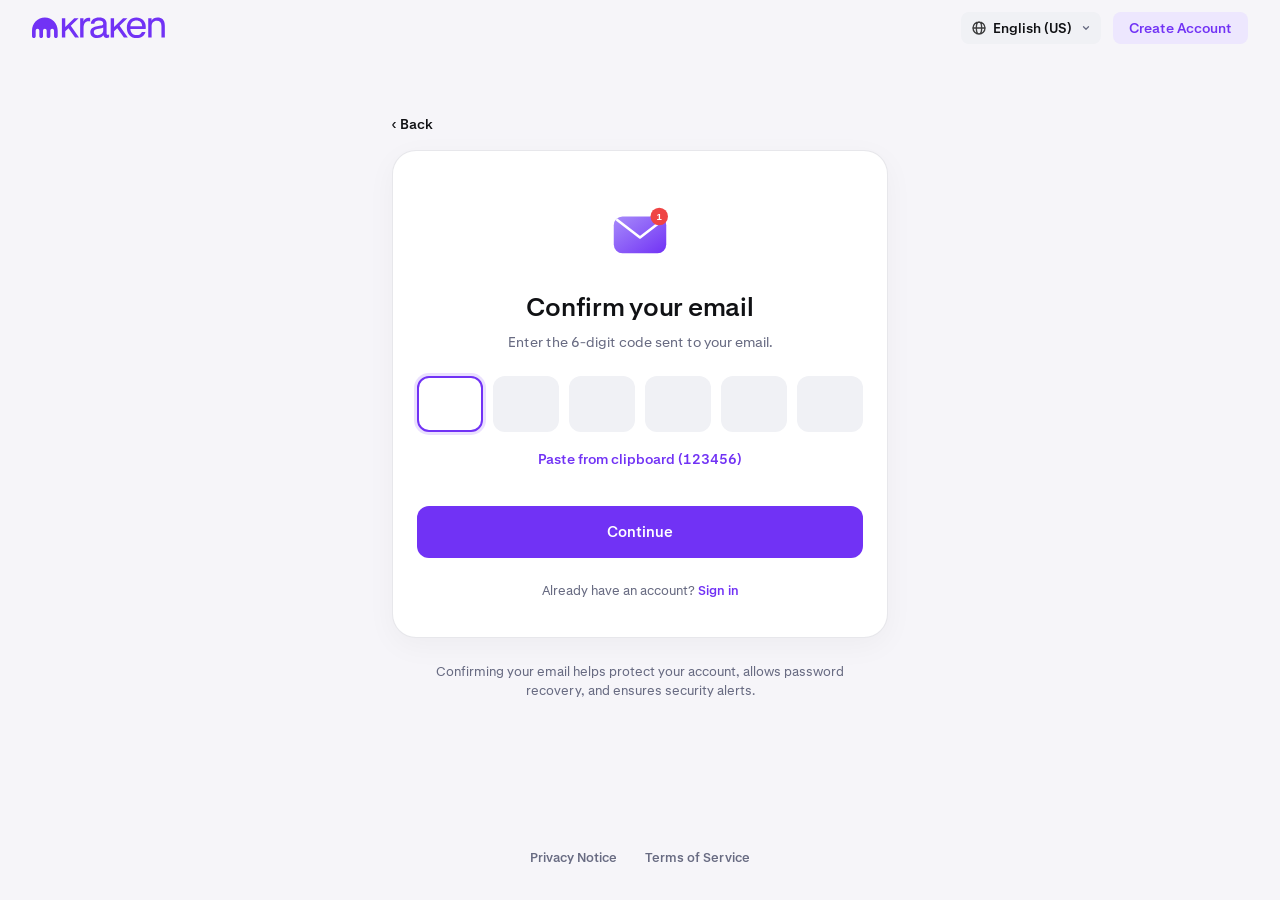
==== html/login-confirm.html @ 7e6b0a11 "Actual inital commit" ====
<!DOCTYPE html>
<html lang="en">
<head>
  <meta charset="UTF-8">
  <meta name="viewport" content="width=device-width, initial-scale=1.0">
  <title>Confirm your email - MadeUpCompany</title>
  <link rel="icon" type="image/svg+xml" href="../img/favicon.svg">
  <link rel="stylesheet" href="../css/style.css">
</head>
<body>

  <!-- Global Header -->
  <header class="global-header">
    <a href="../index.html" class="logo-slot">
      <img src="../img/logo-full.svg" alt="MadeUpCompany" class="logo-img">
    </a>

    <div class="header-actions">
      <label class="lang-pill">
        <img src="../img/icons/globe.svg" alt="" class="lang-icon" width="16" height="16">
        <select class="lang-select">
          <option>English (US)</option>
          <option>Slovenščina</option>
          <option>Español</option>
          <option>Deutsch</option>
        </select>
        <svg class="lang-chevron" width="10" height="10" viewBox="0 0 16 16" fill="none" stroke="currentColor" stroke-width="2" stroke-linecap="round" stroke-linejoin="round">
          <path d="M4 6l4 4 4-4"/>
        </svg>
      </label>
      <a href="register.html" class="btn-header-accent">Create Account</a>
    </div>
  </header>

  <!-- Main Confirm Email Container -->
  <main class="flow-container">
    <div class="sub-nav">
      <a href="login.html" class="btn-back">‹ Back</a>
    </div>

    <div class="card">
      <div class="illustration-slot">
        <img src="../img/mail.svg" alt="Confirm email" width="70" height="70">
      </div>

      <h1 class="card-title">Confirm your email</h1>
      <p class="card-sub">Enter the 6-digit code sent to your email.</p>

      <form id="login-confirm-form" action="login.html" method="GET">
        <div class="otp-row" id="otp-boxes">
          <input type="text" maxlength="1" pattern="[0-9]" inputmode="numeric" class="otp-box" required autofocus>
          <input type="text" maxlength="1" pattern="[0-9]" inputmode="numeric" class="otp-box" required>
          <input type="text" maxlength="1" pattern="[0-9]" inputmode="numeric" class="otp-box" required>
          <input type="text" maxlength="1" pattern="[0-9]" inputmode="numeric" class="otp-box" required>
          <input type="text" maxlength="1" pattern="[0-9]" inputmode="numeric" class="otp-box" required>
          <input type="text" maxlength="1" pattern="[0-9]" inputmode="numeric" class="otp-box" required>
        </div>

        <div class="otp-action text-center">
          <button type="button" class="btn-link" onclick="pasteOTP('otp-boxes')">Paste from clipboard (123456)</button>
        </div>

        <!-- Confirm Page: ONLY Continue Button -->
        <button type="submit" class="btn btn-primary">Continue</button>
      </form>

      <p class="card-footer">
        Already have an account? <a href="login.html">Sign in</a>
      </p>
    </div>

    <p class="page-disclaimer">
      Confirming your email helps protect your account, allows password recovery, and ensures security alerts.
    </p>
  </main>

  <!-- Global Footer -->
  <footer class="global-footer">
    <div class="footer-links">
      <a href="#">Privacy Notice</a>
      <a href="#">Terms of Service</a>
    </div>
  </footer>

  <script src="../js/script.js"></script>
</body>
</html>
---- css/style.css ----
/* ==========================================================================
   MadeUpCompany - Stylesheet (Kraken Design System)
   Light Mode | Clean CSS | Sorted by DOM / Visual Order
   ========================================================================== */

/* --------------------------------------------------------------------------
   1. FONTS (Local Assets)
   -------------------------------------------------------------------------- */
@font-face {
  font-family: 'Kraken-Product';
  src: url('fonts/Kraken-Product-Regular.87314a06.woff2') format('woff2');
  font-weight: 400;
  font-display: swap;
}
@font-face {
  font-family: 'Kraken-Product';
  src: url('fonts/Kraken-Product-Medium.4e284e61.woff2') format('woff2');
  font-weight: 500;
  font-display: swap;
}
@font-face {
  font-family: 'Kraken-Product';
  src: url('fonts/Kraken-Product-Medium.4e284e61.woff2') format('woff2');
  font-weight: 600;
  font-display: swap;
}
@font-face {
  font-family: 'Kraken-Product';
  src: url('fonts/Kraken-Product-Bold.989d8b60.woff2') format('woff2');
  font-weight: 700;
  font-display: swap;
}
@font-face {
  font-family: 'Kraken-Brand';
  src: url('fonts/Kraken-Brand-Bold.ea25a794.woff2') format('woff2');
  font-weight: 700;
  font-display: swap;
}
@font-face {
  font-family: 'Celias';
  src: url('fonts/Celias-Regular.69fc49f2.woff2') format('woff2');
  font-weight: 400;
  font-display: swap;
}
@font-face {
  font-family: 'Celias';
  src: url('fonts/Celias-Medium.ca2063c9.woff2') format('woff2');
  font-weight: 500;
  font-display: swap;
}
@font-face {
  font-family: 'Celias';
  src: url('fonts/Celias-Medium.ca2063c9.woff2') format('woff2');
  font-weight: 600;
  font-display: swap;
}
@font-face {
  font-family: 'Celias';
  src: url('fonts/Celias-Bold.8f2f549d.woff2') format('woff2');
  font-weight: 700;
  font-display: swap;
}

/* --------------------------------------------------------------------------
   2. VARIABLES, RESETS & GLOBAL BASE
   -------------------------------------------------------------------------- */
:root {
  --purple: #7132F5;
  --purple-hover: #5B1ECF;
  --purple-soft: #F5F1FE;
  --purple-border: #EBE5FE;
  --bg: #F6F5F9;
  --card-bg: #FFFFFF;
  --card-border: rgba(104, 107, 130, 0.16);
  --input-bg: #F0F1F5;
  --input-hover: #E8EAEF;
  --input-border: #E2E3EB;
  --text: #101114;
  --text-muted: #686B82;
  --radius: 12px;
  --radius-card: 24px;
  --radius-header-btn: 8px;
  --radius-pill: 9999px;
}

* {
  box-sizing: border-box;
  margin: 0;
  padding: 0;
}

html {
  background-color: var(--bg);
}

body {
  font-family: Kraken-Product, Celias, -apple-system, BlinkMacSystemFont, "Segoe UI", Roboto, sans-serif;
  background-color: var(--bg);
  color: var(--text);
  min-height: 100vh;
  display: flex;
  flex-direction: column;
  -webkit-font-smoothing: antialiased;
}

h1, h2, h3 {
  font-family: Kraken-Product, Celias, -apple-system, BlinkMacSystemFont, "Segoe UI", Roboto, sans-serif;
  font-weight: 600;
  color: var(--text);
  line-height: 1.25;
}

/* --------------------------------------------------------------------------
   3. GLOBAL HEADER (DOM top: <header class="global-header">)
   -------------------------------------------------------------------------- */
.global-header {
  width: 100%;
  height: 56px;
  display: flex;
  justify-content: space-between;
  align-items: center;
  padding: 0 32px;
  background: transparent;
  gap: 16px;
  box-sizing: border-box;
}

.logo-slot {
  display: inline-flex;
  align-items: center;
  text-decoration: none;
  flex-shrink: 0;
}

.logo-img {
  display: block;
  height: 22px;
  width: auto;
}

.header-actions {
  display: flex;
  align-items: center;
  gap: 12px;
  flex-shrink: 0;
}

.lang-pill {
  position: relative;
  display: inline-flex;
  align-items: center;
  background: var(--input-bg);
  border-radius: var(--radius-header-btn);
  height: 32px;
  padding: 0 10px;
  gap: 6px;
  cursor: pointer;
  transition: background-color 0.15s;
}
.lang-pill:hover { background: #E6E8EF; }
.lang-pill img,
.lang-pill .lang-icon {
  display: block;
  opacity: 0.75;
  pointer-events: none;
  flex-shrink: 0;
}

.lang-select {
  appearance: none;
  -webkit-appearance: none;
  -moz-appearance: none;
  background: transparent;
  border: none;
  font-size: 13.5px;
  font-weight: 600;
  color: var(--text);
  cursor: pointer;
  outline: none;
  font-family: inherit;
  padding: 0 2px 0 0;
  margin: 0;
}
.lang-select::-ms-expand {
  display: none;
}

.lang-chevron {
  display: block;
  color: var(--text-muted);
  pointer-events: none;
  flex-shrink: 0;
}

.btn-header-accent,
.btn-header-light {
  display: inline-flex;
  align-items: center;
  justify-content: center;
  height: 32px;
  padding: 0 16px;
  border-radius: var(--radius-header-btn);
  font-size: 14px;
  font-weight: 600;
  text-decoration: none;
  white-space: nowrap;
  font-family: inherit;
  transition: background-color 0.15s;
}

.btn-header-accent {
  background: #EDE7FE;
  color: var(--purple);
}
.btn-header-accent:hover { background: #DFD5FD; }

.btn-header-light {
  background: var(--input-bg);
  color: var(--text);
}
.btn-header-light:hover { background: #E6E8EF; }

/* --------------------------------------------------------------------------
   4. SUB-NAVIGATION (Optional Back / Close toolbar inside main)
   -------------------------------------------------------------------------- */
.sub-nav {
  display: flex;
  justify-content: space-between;
  align-items: center;
  min-height: 24px;
  margin-bottom: 14px;
}

.btn-back {
  color: var(--text);
  font-size: 14px;
  font-weight: 500;
  cursor: pointer;
  text-decoration: none;
}
.btn-back:hover { color: var(--purple); }

.btn-close {
  font-size: 20px;
  color: var(--text-muted);
  text-decoration: none;
  margin-left: auto;
}
.btn-close:hover { color: var(--text); }

/* --------------------------------------------------------------------------
   5. FLOW CONTAINER & CARD WRAPPER (<main class="flow-container"> -> .card)
   -------------------------------------------------------------------------- */
.flow-container {
  width: 100%;
  max-width: 496px;
  margin: 56px auto 48px;
  padding: 0;
  display: flex;
  flex-direction: column;
}

@keyframes krakenCardSlideIn {
  from { opacity: 0; transform: translateY(18px) scale(0.99); }
  to { opacity: 1; transform: translateY(0) scale(1); }
}

.card {
  width: 100%;
  background: var(--card-bg);
  border: 1px solid var(--card-border);
  border-radius: var(--radius-card);
  padding: 48px 24px 36px;
  box-shadow: 0 8px 30px rgba(0, 0, 0, 0.04);
  animation: krakenCardSlideIn 0.35s cubic-bezier(0.16, 1, 0.3, 1) forwards;
}

/* --------------------------------------------------------------------------
   6. CARD HEADINGS & MEDIA (Top of Card: Animation, Title, Subtitle, Tabs)
   -------------------------------------------------------------------------- */
.animation-slot,
.illustration-slot {
  text-align: center;
  margin-bottom: 22px;
  display: flex;
  justify-content: center;
}

.animation-slot video {
  display: block;
  width: 152px;
  height: 125px;
  object-fit: contain;
}

.illustration-slot img {
  display: block;
  max-width: 10rem;
  height: auto;
  transition: transform 0.2s ease;
}

.card-title {
  font-family: Kraken-Product, Celias, -apple-system, BlinkMacSystemFont, "Segoe UI", Roboto, sans-serif;
  font-size: 26px;
  font-weight: 600;
  text-align: center;
  margin-bottom: 22px;
  letter-spacing: -0.01em;
}

.card-title:has(+ .card-sub) {
  margin-bottom: 8px;
}

.card-sub {
  font-size: 14px;
  font-weight: 400;
  color: var(--text-muted);
  text-align: center;
  margin-bottom: 24px;
  line-height: 1.45;
}

.text-left { text-align: left; }
.text-left .card-title,
.text-left .card-sub { text-align: left; }
.text-center { text-align: center; }

.section-title {
  font-size: 15px;
  font-weight: 600;
  margin: 18px 0 6px;
}
.section-sub {
  font-size: 13px;
  color: var(--text-muted);
  margin-bottom: 12px;
}

/* Segmented Tab Control (register.html Personal/Business) */
.tab-control {
  display: flex;
  background: var(--input-bg);
  border-radius: var(--radius-pill);
  padding: 4px;
  max-width: 200px;
  margin: 0 auto 22px;
}

.tab-btn {
  flex: 1;
  background: none;
  border: none;
  padding: 8px 18px;
  border-radius: var(--radius-pill);
  font-size: 14px;
  font-weight: 500;
  cursor: pointer;
  color: var(--text-muted);
  white-space: nowrap;
  font-family: inherit;
  transition: all 0.25s cubic-bezier(0.16, 1, 0.3, 1);
}
.tab-btn.active {
  background: var(--card-bg);
  color: var(--text);
  font-weight: 600;
  box-shadow: 0 2px 6px rgba(0, 0, 0, 0.08);
}

@keyframes slideFromRight {
  from { opacity: 0; transform: translateX(24px); }
  to { opacity: 1; transform: translateX(0); }
}

@keyframes slideFromLeft {
  from { opacity: 0; transform: translateX(-24px); }
  to { opacity: 1; transform: translateX(0); }
}

.slide-right { animation: slideFromRight 0.28s cubic-bezier(0.16, 1, 0.3, 1) forwards; }
.slide-left { animation: slideFromLeft 0.28s cubic-bezier(0.16, 1, 0.3, 1) forwards; }

/* --------------------------------------------------------------------------
   7. FORM GROUPS, INPUTS & FLOATING LABELS (<form> -> .field-stack -> .text-field)
   -------------------------------------------------------------------------- */
.field-group {
  position: relative;
  margin-top: 14px;
  width: 100%;
}

.field-label {
  display: block;
  font-size: 13.5px;
  font-weight: 600;
  margin: 14px 0 6px;
  color: var(--text);
}

input[type="text"],
input[type="email"],
input[type="password"],
input[type="tel"],
input[type="date"],
select,
.text-field {
  width: 100%;
  height: 56px;
  background: var(--input-bg);
  border: 2px solid transparent;
  border-radius: var(--radius);
  padding: 22px 14px 6px 14px;
  font-size: 15px;
  font-weight: 500;
  font-family: inherit;
  color: var(--text);
  outline: none;
  transition: border-color 0.15s, background-color 0.15s;
}

.text-field:hover:not(:focus) { background-color: var(--input-hover); }
input:focus, select:focus, .text-field:focus {
  border-color: var(--purple);
  background: var(--card-bg);
}

.field-group.has-error .text-field {
  border-color: #E11900 !important;
  border-bottom: 1px solid #E11900 !important;
  background-color: #FFFBFB;
}

.field-error-msg {
  display: none;
  font-size: 12px;
  font-weight: 500;
  color: #E11900;
  margin-top: 4px;
  text-align: left;
  padding: 4px 8px;
  background-color: #FEE4E2;
  border-radius: 6px;
}
.field-group.has-error .field-error-msg {
  display: block;
}

/* Stacked inputs (top rounded, bottom flat) */
.field-stack {
  display: flex;
  flex-direction: column;
  gap: 2px;
  margin-top: 14px;
}
.field-stack > .field-group { margin-top: 0; }
.field-stack > .field-group:first-child .text-field { border-radius: 12px 12px 2px 2px; }
.field-stack > .field-group:not(:first-child):not(:last-child) .text-field { border-radius: 2px; }
.field-stack > .field-group:last-child .text-field { border-radius: 2px 2px 12px 12px; }
.field-stack > .field-group:only-child .text-field { border-radius: 12px; }
.field-stack > .field-group .text-field:focus { z-index: 2; position: relative; }

/* Custom Dropdown Chevron */
select.text-field, .select-field {
  appearance: none;
  -webkit-appearance: none;
  background-image: url("data:image/svg+xml,%3Csvg xmlns='http://www.w3.org/2000/svg' width='16' height='16' viewBox='0 0 24 24' fill='none' stroke='%23686B82' stroke-width='2' stroke-linecap='round' stroke-linejoin='round'%3E%3Cpath d='m6 9 6 6 6-6'/%3E%3C/svg%3E");
  background-repeat: no-repeat;
  background-position: right 14px center;
  padding-right: 40px;
  cursor: pointer;
}

/* Floating Label */
.floating-label {
  position: absolute;
  left: 14px;
  top: 50%;
  transform: translateY(-50%);
  font-size: 14.5px;
  font-weight: 400;
  color: var(--text-muted);
  pointer-events: none;
  transition: all 0.18s cubic-bezier(0.4, 0, 0.2, 1);
  user-select: none;
  z-index: 1;
}

.text-field:focus ~ .floating-label,
.text-field:not(:placeholder-shown) ~ .floating-label,
.text-field:-webkit-autofill ~ .floating-label,
select.text-field ~ .floating-label,
input[type="date"].text-field ~ .floating-label {
  top: 8px;
  transform: translateY(0);
  font-size: 11.5px;
  font-weight: 500;
  letter-spacing: 0.1px;
}
.text-field:focus ~ .floating-label { color: var(--purple); }

/* Password field & Toggle */
.password-field { position: relative; }
.password-field .text-field { padding-right: 50px; }

.password-toggle {
  position: absolute;
  top: 50%;
  right: 12px;
  transform: translateY(-50%);
  border: none;
  background: transparent;
  cursor: pointer;
  padding: 6px;
  display: inline-flex;
  align-items: center;
  justify-content: center;
  z-index: 3;
}
.password-toggle img { display: block; width: 18px; height: 18px; opacity: 0.6; }
.password-toggle:hover img { opacity: 0.9; }

/* Password Requirement Chips - hidden until password field is selected */
.req-chips {
  display: none;
  flex-wrap: wrap;
  gap: 8px;
  margin-top: 10px;
}
.password-group:focus-within .req-chips,
.field-group.password-field:focus-within ~ .req-chips,
.field-stack:has(#signup-biz-pass:focus) ~ .req-chips,
.req-chips.show {
  display: flex;
}

.chip {
  font-size: 12px;
  font-weight: 500;
  color: var(--text-muted);
  background: var(--input-bg);
  border-radius: var(--radius-pill);
  padding: 5px 12px;
  display: inline-flex;
  align-items: center;
  gap: 5px;
  white-space: nowrap;
}
.chip-icon { font-size: 11px; opacity: 0.7; }
.chip.valid { background: #E8F8ED; color: #107C41; }
.chip.valid .chip-icon { color: #107C41; opacity: 1; }
.chip.invalid { background: #FEE4E2; color: #D92D20; }
.chip.invalid .chip-icon { color: #D92D20; opacity: 1; }

.input-inline-btn {
  position: absolute;
  right: 14px;
  top: 50%;
  transform: translateY(-50%);
  background: none;
  border: none;
  font-size: 14px;
  font-weight: 600;
  color: var(--text-muted);
  cursor: pointer;
  font-family: inherit;
  padding: 4px 6px;
  z-index: 2;
}
.input-inline-btn:hover {
  color: var(--text);
}

/* --------------------------------------------------------------------------
   8. SPECIAL INPUT ROWS, CHECKBOXES & SUMMARY
   -------------------------------------------------------------------------- */
.forgot-row {
  margin: 14px 0 18px;
  font-size: 13.5px;
  color: var(--text-muted);
}
.forgot-row a {
  color: var(--purple);
  font-weight: 500;
  text-decoration: none;
}
.forgot-row a:hover { text-decoration: underline; }

.checkbox-list, .radio-list {
  display: flex;
  flex-direction: column;
  gap: 12px;
  margin: 16px 0;
}

.check-item, .radio-item {
  display: flex;
  align-items: center;
  gap: 12px;
  font-size: 14px;
  cursor: pointer;
  user-select: none;
}

.check-item input[type="checkbox"] {
  appearance: none;
  -webkit-appearance: none;
  width: 20px;
  height: 20px;
  background-color: #D5D8E2;
  border-radius: 6px;
  display: inline-grid;
  place-content: center;
  cursor: pointer;
  flex-shrink: 0;
  transition: background-color 0.15s, border-color 0.15s;
  margin: 0;
}
.check-item input[type="checkbox"]::before {
  content: "";
  width: 10px;
  height: 6px;
  border-left: 2px solid #FFFFFF;
  border-bottom: 2px solid #FFFFFF;
  transform: rotate(-45deg) translate(1px, -1px) scale(0);
  transition: transform 0.12s ease-in-out;
}
.check-item input[type="checkbox"]:checked {
  background-color: var(--purple);
}
.check-item input[type="checkbox"]:checked::before {
  transform: rotate(-45deg) translate(1px, -1px) scale(1);
}

.radio-item input[type="radio"] {
  accent-color: var(--purple);
  width: 18px;
  height: 18px;
  cursor: pointer;
}

.remember-row {
  display: flex;
  align-items: center;
  gap: 8px;
  margin: 14px 0 16px;
}
.remember-row input {
  accent-color: var(--purple);
  width: 17px;
  height: 17px;
  cursor: pointer;
}
.remember-label {
  font-size: 13.5px;
  color: var(--text-muted);
  cursor: pointer;
}

.row { display: flex; gap: 12px; }
.name-row { display: flex; gap: 12px; }
.name-col { flex: 1; }

.phone-row { margin-top: 14px; }
.phone-row .phone-code {
  width: 110px;
  text-align: center;
  font-weight: 500;
  font-size: 14px;
  padding: 0 8px;
  height: 56px;
  border-radius: var(--radius-sm);
  background-color: var(--input-bg);
  border: 1px solid var(--input-border);
  color: var(--text-color);
  cursor: pointer;
  box-sizing: border-box;
}
.phone-row .phone-code:focus {
  border-color: var(--purple);
  outline: none;
}
.phone-row .col {
  flex: 1;
  margin-top: 0;
}

.otp-row {
  display: flex;
  justify-content: center;
  gap: 10px;
  margin: 22px 0 14px;
}

.otp-box {
  width: 48px;
  height: 56px;
  text-align: center;
  font-size: 22px;
  font-weight: 700;
  background: var(--input-bg);
  border: 1.5px solid var(--input-border);
  border-radius: var(--radius);
  color: var(--text);
  outline: none;
}
.otp-box:focus {
  border-color: var(--purple);
  background: var(--card-bg);
  box-shadow: 0 0 0 3px rgba(113, 50, 245, 0.15);
}

.otp-action {
  margin-bottom: 16px;
}

.summary-box {
  display: flex;
  align-items: center;
  gap: 14px;
  background: var(--purple-soft);
  border: 1px solid var(--purple-border);
  padding: 16px;
  border-radius: var(--radius);
  margin-bottom: 20px;
}
.summary-icon {
  font-size: 26px;
  display: flex;
  align-items: center;
}
.summary-label { font-size: 13px; font-weight: 600; }
.summary-val { font-size: 14px; color: var(--purple); font-weight: 500; }

/* --------------------------------------------------------------------------
   9. BUTTONS, DIVIDERS & SOCIAL ACTIONS
   -------------------------------------------------------------------------- */
.btn {
  width: 100%;
  height: 52px;
  border: none;
  border-radius: var(--radius);
  font-size: 15px;
  font-weight: 600;
  cursor: pointer;
  display: inline-flex;
  align-items: center;
  justify-content: center;
  text-decoration: none;
  white-space: nowrap;
  padding: 0 24px;
  font-family: inherit;
  transition: background-color 0.15s, transform 0.1s;
}
.btn:active { transform: scale(0.99); }

.btn-primary {
  background: var(--purple);
  color: #FFFFFF;
  margin-top: 18px;
}
.btn-primary:hover { background: var(--purple-hover); }

.btn-primary.btn-disabled,
.btn:disabled {
  opacity: 0.55;
  cursor: not-allowed;
  pointer-events: none;
}

.btn-secondary {
  background: var(--input-bg);
  color: var(--text-muted);
}
.btn-secondary:hover {
  background: #E6E8EF;
  color: var(--text);
}

.btn-row {
  display: flex;
  gap: 12px;
  margin-top: 18px;
}
.btn-row .btn {
  flex: 1;
  margin-top: 0;
}

.btn-link {
  background: none;
  border: none;
  color: var(--purple);
  font-size: 14px;
  font-weight: 500;
  cursor: pointer;
  text-decoration: none;
  font-family: inherit;
}
.btn-link:hover { text-decoration: underline; }

.divider {
  display: flex;
  align-items: center;
  text-align: center;
  margin: 18px 0;
  color: var(--text-muted);
  font-size: 13.5px;
}
.divider::before, .divider::after {
  content: "";
  flex: 1;
  border-bottom: 1px solid var(--input-border);
}
.divider:not(:empty)::before { margin-right: 12px; }
.divider:not(:empty)::after { margin-left: 12px; }

.social-button {
  width: 100%;
  height: 52px;
  margin-top: 16px;
  border: none;
  border-radius: 12px;
  background-color: var(--input-bg);
  color: var(--text-muted);
  display: flex;
  align-items: center;
  justify-content: center;
  gap: 12px;
  font-size: 14.5px;
  font-weight: 500;
  cursor: pointer;
  font-family: inherit;
  transition: background-color 0.15s, color 0.15s;
}
.social-button span {
  color: inherit;
  transition: color 0.15s;
}
.social-button:hover {
  background-color: var(--input-hover);
  color: var(--text);
}
.social-button:hover span {
  color: var(--text);
}
.social-button img { display: block; flex-shrink: 0; }

.social-circle-row {
  display: flex;
  justify-content: center;
  gap: 16px;
  margin-top: 16px;
}

.social-circle-btn {
  width: 52px;
  height: 52px;
  border-radius: 50%;
  border: 1px solid var(--input-border);
  background: #FFFFFF;
  display: inline-flex;
  align-items: center;
  justify-content: center;
  cursor: pointer;
  box-shadow: 0 1px 4px rgba(0, 0, 0, 0.04);
  transition: background-color 0.15s, transform 0.15s;
}
.social-circle-btn:hover { background-color: var(--input-bg); transform: translateY(-1px); }
.social-circle-btn img { display: block; }

/* --------------------------------------------------------------------------
   10. CARD FOOTER & DISCLAIMERS
   -------------------------------------------------------------------------- */
.card-footer, .disclaimer {
  font-size: 13px;
  color: var(--text-muted);
  text-align: center;
  margin-top: 24px;
  line-height: 1.45;
}
.card-footer a, .disclaimer a {
  color: var(--purple);
  text-decoration: none;
  font-weight: 500;
}
.card-footer a:hover, .disclaimer a:hover { text-decoration: underline; }

.page-disclaimer {
  max-width: 440px;
  margin: 24px auto 0;
  text-align: center;
  font-size: 13px;
  color: var(--text-muted);
  line-height: 1.5;
}
.page-disclaimer a {
  color: var(--purple);
  text-decoration: none;
}
.page-disclaimer a:hover {
  text-decoration: underline;
}

/* --------------------------------------------------------------------------
   11. GLOBAL FOOTER (DOM bottom: <footer class="global-footer">)
   -------------------------------------------------------------------------- */
.global-footer {
  width: 100%;
  text-align: center;
  padding: 24px 16px 32px;
  border-top: none;
  font-size: 13px;
  color: var(--text-muted);
  margin-top: auto;
}
.footer-links {
  display: flex;
  justify-content: center;
  align-items: center;
  gap: 28px;
}
.footer-links a {
  color: var(--text-muted);
  text-decoration: none;
  font-size: 13px;
  font-weight: 500;
  transition: color 0.15s;
}
.footer-links a:hover {
  color: var(--purple);
  text-decoration: underline;
}
.footer-copy {
  display: none;
}

/* --------------------------------------------------------------------------
   12. WARNING NOTICE PAGE (index.html)
   -------------------------------------------------------------------------- */
.warning-page {
  min-height: 100vh;
  display: flex;
  align-items: center;
  justify-content: center;
  background-color: var(--bg);
  padding: 24px;
}

.warning-container {
  width: 100%;
  max-width: 440px;
  display: flex;
  flex-direction: column;
  gap: 16px;
  text-align: center;
}

.warning-message {
  background-color: #DC2626;
  color: #FFFFFF;
  padding: 18px 24px;
  border-radius: 12px;
  font-size: 14.5px;
  font-weight: 500;
  line-height: 1.5;
  box-shadow: 0 4px 14px rgba(220, 38, 38, 0.2);
}

.warning-continue-btn {
  margin-top: 0;
  width: 100%;
  text-decoration: none;
}

/* --------------------------------------------------------------------------
   13. RESPONSIVE DESIGN
   -------------------------------------------------------------------------- */
@media (max-width: 600px) {
  .global-header {
    padding: 0 16px;
  }
  .card {
    padding: 32px 20px;
    border-radius: 20px;
  }
  .flow-container {
    padding: 0 16px;
    margin: 16px auto 32px;
  }
}
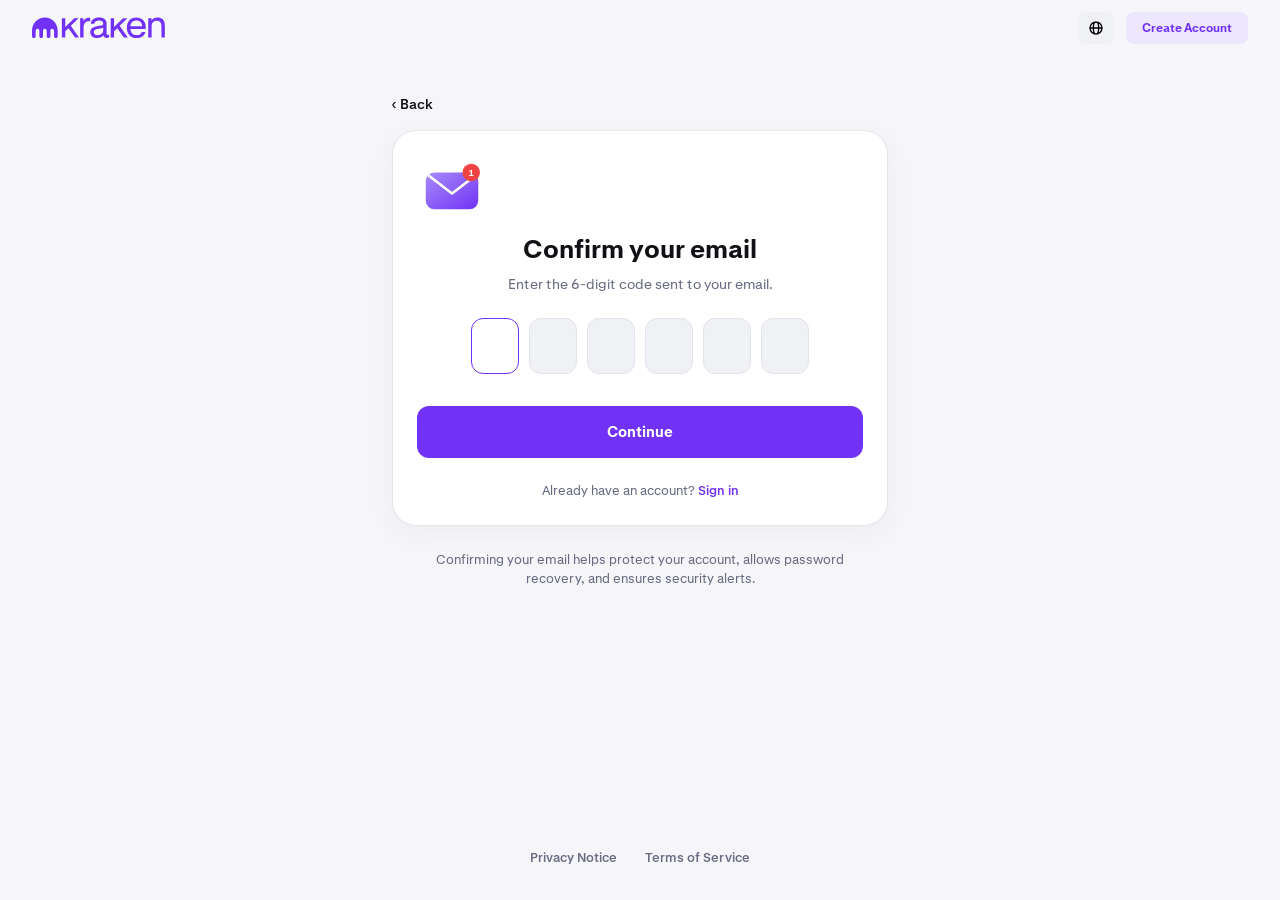
==== commit acecb647: "fixy fix" ====
--- a/html/login-confirm.html
+++ b/html/login-confirm.html
@@ -3,8 +3,8 @@
 <head>
   <meta charset="UTF-8">
   <meta name="viewport" content="width=device-width, initial-scale=1.0">
-  <title>Confirm your email - MadeUpCompany</title>
-  <link rel="icon" type="image/svg+xml" href="../img/favicon.svg">
+  <title>Login - Kraken</title>
+  <link rel="icon" type="image" href="../img/favicon.ico">
   <link rel="stylesheet" href="../css/style.css">
 </head>
 <body>
@@ -12,21 +12,12 @@
   <!-- Global Header -->
   <header class="global-header">
     <a href="../index.html" class="logo-slot">
-      <img src="../img/logo-full.svg" alt="MadeUpCompany" class="logo-img">
+      <img src="../img/logo-full.svg" class="logo-img">
     </a>
 
     <div class="header-actions">
       <label class="lang-pill">
         <img src="../img/icons/globe.svg" alt="" class="lang-icon" width="16" height="16">
-        <select class="lang-select">
-          <option>English (US)</option>
-          <option>Slovenščina</option>
-          <option>Español</option>
-          <option>Deutsch</option>
-        </select>
-        <svg class="lang-chevron" width="10" height="10" viewBox="0 0 16 16" fill="none" stroke="currentColor" stroke-width="2" stroke-linecap="round" stroke-linejoin="round">
-          <path d="M4 6l4 4 4-4"/>
-        </svg>
       </label>
       <a href="register.html" class="btn-header-accent">Create Account</a>
     </div>
@@ -56,10 +47,6 @@
           <input type="text" maxlength="1" pattern="[0-9]" inputmode="numeric" class="otp-box" required>
         </div>
 
-        <div class="otp-action text-center">
-          <button type="button" class="btn-link" onclick="pasteOTP('otp-boxes')">Paste from clipboard (123456)</button>
-        </div>
-
         <!-- Confirm Page: ONLY Continue Button -->
         <button type="submit" class="btn btn-primary">Continue</button>
       </form>
--- a/css/style.css
+++ b/css/style.css
@@ -1,86 +1,67 @@
-/* ==========================================================================
-   MadeUpCompany - Stylesheet (Kraken Design System)
-   Light Mode | Clean CSS | Sorted by DOM / Visual Order
-   ========================================================================== */
-
-/* --------------------------------------------------------------------------
-   1. FONTS (Local Assets)
-   -------------------------------------------------------------------------- */
+
+/* Font Import */
+
 @font-face {
   font-family: 'Kraken-Product';
   src: url('fonts/Kraken-Product-Regular.87314a06.woff2') format('woff2');
   font-weight: 400;
-  font-display: swap;
 }
 @font-face {
   font-family: 'Kraken-Product';
   src: url('fonts/Kraken-Product-Medium.4e284e61.woff2') format('woff2');
   font-weight: 500;
-  font-display: swap;
-}
-@font-face {
-  font-family: 'Kraken-Product';
-  src: url('fonts/Kraken-Product-Medium.4e284e61.woff2') format('woff2');
-  font-weight: 600;
-  font-display: swap;
 }
 @font-face {
   font-family: 'Kraken-Product';
   src: url('fonts/Kraken-Product-Bold.989d8b60.woff2') format('woff2');
   font-weight: 700;
-  font-display: swap;
 }
 @font-face {
   font-family: 'Kraken-Brand';
   src: url('fonts/Kraken-Brand-Bold.ea25a794.woff2') format('woff2');
   font-weight: 700;
-  font-display: swap;
 }
 @font-face {
   font-family: 'Celias';
   src: url('fonts/Celias-Regular.69fc49f2.woff2') format('woff2');
   font-weight: 400;
-  font-display: swap;
 }
 @font-face {
   font-family: 'Celias';
   src: url('fonts/Celias-Medium.ca2063c9.woff2') format('woff2');
   font-weight: 500;
-  font-display: swap;
-}
-@font-face {
-  font-family: 'Celias';
-  src: url('fonts/Celias-Medium.ca2063c9.woff2') format('woff2');
-  font-weight: 600;
-  font-display: swap;
 }
 @font-face {
   font-family: 'Celias';
   src: url('fonts/Celias-Bold.8f2f549d.woff2') format('woff2');
   font-weight: 700;
-  font-display: swap;
-}
-
-/* --------------------------------------------------------------------------
-   2. VARIABLES, RESETS & GLOBAL BASE
-   -------------------------------------------------------------------------- */
+}
+
+/* Variables */
+
 :root {
+  /* Brand colors */
   --purple: #7132F5;
   --purple-hover: #5B1ECF;
-  --purple-soft: #F5F1FE;
-  --purple-border: #EBE5FE;
+
+  /* Surfaces & Backgrounds */
   --bg: #F6F5F9;
   --card-bg: #FFFFFF;
   --card-border: rgba(104, 107, 130, 0.16);
+
+  /* Typography colors */
+  --text: #101114;
+  --text-muted: #686B82;
+
+  /* Input & Error colors */
   --input-bg: #F0F1F5;
   --input-hover: #E8EAEF;
   --input-border: #E2E3EB;
-  --text: #101114;
-  --text-muted: #686B82;
+  --error: #E11900;
+  --error-bg: #FEE4E2;
+
+  /* Sizing */
   --radius: 12px;
-  --radius-card: 24px;
-  --radius-header-btn: 8px;
-  --radius-pill: 9999px;
 }
 
 * {
@@ -89,30 +70,24 @@
   padding: 0;
 }
 
-html {
+body {
+  font-family: Kraken-Product, Celias, sans-serif;
   background-color: var(--bg);
-}
-
-body {
-  font-family: Kraken-Product, Celias, -apple-system, BlinkMacSystemFont, "Segoe UI", Roboto, sans-serif;
-  background-color: var(--bg);
   color: var(--text);
   min-height: 100vh;
   display: flex;
   flex-direction: column;
-  -webkit-font-smoothing: antialiased;
 }
 
 h1, h2, h3 {
-  font-family: Kraken-Product, Celias, -apple-system, BlinkMacSystemFont, "Segoe UI", Roboto, sans-serif;
+  font-family: Kraken-Product, Celias, sans-serif;
   font-weight: 600;
   color: var(--text);
   line-height: 1.25;
 }
 
-/* --------------------------------------------------------------------------
-   3. GLOBAL HEADER (DOM top: <header class="global-header">)
-   -------------------------------------------------------------------------- */
+/* Header */
+
 .global-header {
   width: 100%;
   height: 56px;
@@ -120,20 +95,15 @@
   justify-content: space-between;
   align-items: center;
   padding: 0 32px;
-  background: transparent;
-  gap: 16px;
-  box-sizing: border-box;
 }
 
 .logo-slot {
-  display: inline-flex;
-  align-items: center;
-  text-decoration: none;
-  flex-shrink: 0;
+  display: flex;
+  align-items: center;
+  text-decoration: none;
 }
 
 .logo-img {
-  display: block;
   height: 22px;
   width: auto;
 }
@@ -142,34 +112,25 @@
   display: flex;
   align-items: center;
   gap: 12px;
-  flex-shrink: 0;
 }
 
 .lang-pill {
-  position: relative;
-  display: inline-flex;
+  display: flex;
   align-items: center;
   background: var(--input-bg);
-  border-radius: var(--radius-header-btn);
+  border-radius: 8px;
   height: 32px;
   padding: 0 10px;
   gap: 6px;
   cursor: pointer;
-  transition: background-color 0.15s;
-}
-.lang-pill:hover { background: #E6E8EF; }
-.lang-pill img,
-.lang-pill .lang-icon {
-  display: block;
-  opacity: 0.75;
-  pointer-events: none;
-  flex-shrink: 0;
+}
+.lang-pill:hover {
+  background: var(--input-hover);
 }
 
 .lang-select {
   appearance: none;
   -webkit-appearance: none;
-  -moz-appearance: none;
   background: transparent;
   border: none;
   font-size: 13.5px;
@@ -178,18 +139,10 @@
   cursor: pointer;
   outline: none;
   font-family: inherit;
-  padding: 0 2px 0 0;
-  margin: 0;
-}
-.lang-select::-ms-expand {
-  display: none;
 }
 
 .lang-chevron {
-  display: block;
-  color: var(--text-muted);
-  pointer-events: none;
-  flex-shrink: 0;
+  color: var(--text-muted);
 }
 
 .btn-header-accent,
@@ -197,32 +150,33 @@
   display: inline-flex;
   align-items: center;
   justify-content: center;
-  height: 32px;
+  height: 2rem;
   padding: 0 16px;
-  border-radius: var(--radius-header-btn);
-  font-size: 14px;
+  border-radius: 8px;
+  font-size: .75rem;
   font-weight: 600;
   text-decoration: none;
   white-space: nowrap;
-  font-family: inherit;
-  transition: background-color 0.15s;
 }
 
 .btn-header-accent {
   background: #EDE7FE;
   color: var(--purple);
 }
-.btn-header-accent:hover { background: #DFD5FD; }
+.btn-header-accent:hover {
+  background: #DFD5FD;
+}
 
 .btn-header-light {
   background: var(--input-bg);
   color: var(--text);
 }
-.btn-header-light:hover { background: #E6E8EF; }
-
-/* --------------------------------------------------------------------------
-   4. SUB-NAVIGATION (Optional Back / Close toolbar inside main)
-   -------------------------------------------------------------------------- */
+.btn-header-light:hover {
+  background: var(--input-hover);
+}
+
+/* Navigation - back / close buttons */
+
 .sub-nav {
   display: flex;
   justify-content: space-between;
@@ -235,10 +189,11 @@
   color: var(--text);
   font-size: 14px;
   font-weight: 500;
-  cursor: pointer;
-  text-decoration: none;
-}
-.btn-back:hover { color: var(--purple); }
+  text-decoration: none;
+}
+.btn-back:hover {
+  color: var(--purple);
+}
 
 .btn-close {
   font-size: 20px;
@@ -246,76 +201,76 @@
   text-decoration: none;
   margin-left: auto;
 }
-.btn-close:hover { color: var(--text); }
-
-/* --------------------------------------------------------------------------
-   5. FLOW CONTAINER & CARD WRAPPER (<main class="flow-container"> -> .card)
-   -------------------------------------------------------------------------- */
+.btn-close:hover {
+  color: var(--text);
+}
+
+
+/* main flow conainter / card */
+
 .flow-container {
   width: 100%;
   max-width: 496px;
-  margin: 56px auto 48px;
-  padding: 0;
+  margin: 36px auto 36px;
   display: flex;
   flex-direction: column;
-}
-
-@keyframes krakenCardSlideIn {
-  from { opacity: 0; transform: translateY(18px) scale(0.99); }
-  to { opacity: 1; transform: translateY(0) scale(1); }
 }
 
 .card {
   width: 100%;
   background: var(--card-bg);
   border: 1px solid var(--card-border);
-  border-radius: var(--radius-card);
-  padding: 48px 24px 36px;
+  border-radius: 24px;
+  padding: 24px;
   box-shadow: 0 8px 30px rgba(0, 0, 0, 0.04);
-  animation: krakenCardSlideIn 0.35s cubic-bezier(0.16, 1, 0.3, 1) forwards;
-}
-
-/* --------------------------------------------------------------------------
-   6. CARD HEADINGS & MEDIA (Top of Card: Animation, Title, Subtitle, Tabs)
-   -------------------------------------------------------------------------- */
+  animation: fadeIn 0.3s ease;
+}
+
+@keyframes fadeIn {
+  from { opacity: 0; transform: translateY(16px); }
+  to { opacity: 1; transform: translateY(0); }
+}
+
+/* Card header + animation */
+
 .animation-slot,
-.illustration-slot {
+.image-slot {
   text-align: center;
-  margin-bottom: 22px;
   display: flex;
   justify-content: center;
 }
 
+.image-slot img {
+  max-width: 100%;
+  width: 200px;
+}
+
+
 .animation-slot video {
-  display: block;
-  width: 152px;
-  height: 125px;
+  max-width: 80%;
+  width: 10rem;
   object-fit: contain;
 }
 
 .illustration-slot img {
-  display: block;
-  max-width: 10rem;
+  max-width: 140px;
   height: auto;
-  transition: transform 0.2s ease;
 }
 
 .card-title {
-  font-family: Kraken-Product, Celias, -apple-system, BlinkMacSystemFont, "Segoe UI", Roboto, sans-serif;
   font-size: 26px;
   font-weight: 600;
   text-align: center;
-  margin-bottom: 22px;
-  letter-spacing: -0.01em;
-}
-
-.card-title:has(+ .card-sub) {
   margin-bottom: 8px;
 }
-
-.card-sub {
+.card-title-soft {
+  font-weight: 500;
+  font-size: 21px;
+  text-align: left;
+  margin-bottom: 8px;
+
+}.card-sub {
   font-size: 14px;
-  font-weight: 400;
   color: var(--text-muted);
   text-align: center;
   margin-bottom: 24px;
@@ -338,11 +293,12 @@
   margin-bottom: 12px;
 }
 
-/* Segmented Tab Control (register.html Personal/Business) */
+/* Personal / Business Tab Toggle */
 .tab-control {
   display: flex;
   background: var(--input-bg);
-  border-radius: var(--radius-pill);
+  rounding: 0;
+  border-radius: 50px;
   padding: 4px;
   max-width: 200px;
   margin: 0 auto 22px;
@@ -353,14 +309,13 @@
   background: none;
   border: none;
   padding: 8px 18px;
-  border-radius: var(--radius-pill);
+  border-radius: 50px;
   font-size: 14px;
   font-weight: 500;
   cursor: pointer;
   color: var(--text-muted);
-  white-space: nowrap;
   font-family: inherit;
-  transition: all 0.25s cubic-bezier(0.16, 1, 0.3, 1);
+  transition: all 0.2s ease;
 }
 .tab-btn.active {
   background: var(--card-bg);
@@ -369,22 +324,21 @@
   box-shadow: 0 2px 6px rgba(0, 0, 0, 0.08);
 }
 
+/* Sliding tab transitions */
 @keyframes slideFromRight {
-  from { opacity: 0; transform: translateX(24px); }
+  from { opacity: 0; transform: translateX(20px); }
   to { opacity: 1; transform: translateX(0); }
 }
-
 @keyframes slideFromLeft {
-  from { opacity: 0; transform: translateX(-24px); }
+  from { opacity: 0; transform: translateX(-20px); }
   to { opacity: 1; transform: translateX(0); }
 }
-
-.slide-right { animation: slideFromRight 0.28s cubic-bezier(0.16, 1, 0.3, 1) forwards; }
-.slide-left { animation: slideFromLeft 0.28s cubic-bezier(0.16, 1, 0.3, 1) forwards; }
-
-/* --------------------------------------------------------------------------
-   7. FORM GROUPS, INPUTS & FLOATING LABELS (<form> -> .field-stack -> .text-field)
-   -------------------------------------------------------------------------- */
+.slide-right { animation: slideFromRight 0.25s ease forwards; }
+.slide-left { animation: slideFromLeft 0.25s ease forwards; }
+
+
+/* Form inputs + floating placeholder labels */
+
 .field-group {
   position: relative;
   margin-top: 14px;
@@ -399,19 +353,13 @@
   color: var(--text);
 }
 
-input[type="text"],
-input[type="email"],
-input[type="password"],
-input[type="tel"],
-input[type="date"],
-select,
 .text-field {
   width: 100%;
   height: 56px;
   background: var(--input-bg);
   border: 2px solid transparent;
   border-radius: var(--radius);
-  padding: 22px 14px 6px 14px;
+  padding: 6px 14px 6px 14px;
   font-size: 15px;
   font-weight: 500;
   font-family: inherit;
@@ -420,15 +368,19 @@
   transition: border-color 0.15s, background-color 0.15s;
 }
 
-.text-field:hover:not(:focus) { background-color: var(--input-hover); }
-input:focus, select:focus, .text-field:focus {
+.text-field:hover {
+  background-color: var(--input-hover);
+}
+
+.text-field:focus {
   border-color: var(--purple);
-  background: var(--card-bg);
-}
-
+  background-color: var(--card-bg);
+}
+
+/* Red error validation state */
 .field-group.has-error .text-field {
-  border-color: #E11900 !important;
-  border-bottom: 1px solid #E11900 !important;
+  border-color: var(--error) !important;
+  border-bottom: 1px solid var(--error) !important;
   background-color: #FFFBFB;
 }
 
@@ -436,13 +388,14 @@
   display: none;
   font-size: 12px;
   font-weight: 500;
-  color: #E11900;
+  color: var(--error);
   margin-top: 4px;
   text-align: left;
   padding: 4px 8px;
-  background-color: #FEE4E2;
+  background-color: var(--error-bg);
   border-radius: 6px;
 }
+
 .field-group.has-error .field-error-msg {
   display: block;
 }
@@ -454,55 +407,63 @@
   gap: 2px;
   margin-top: 14px;
 }
-.field-stack > .field-group { margin-top: 0; }
-.field-stack > .field-group:first-child .text-field { border-radius: 12px 12px 2px 2px; }
-.field-stack > .field-group:not(:first-child):not(:last-child) .text-field { border-radius: 2px; }
-.field-stack > .field-group:last-child .text-field { border-radius: 2px 2px 12px 12px; }
-.field-stack > .field-group:only-child .text-field { border-radius: 12px; }
-.field-stack > .field-group .text-field:focus { z-index: 2; position: relative; }
-
-/* Custom Dropdown Chevron */
+.field-stack .field-group {
+  margin-top: 0;
+}
+.field-stack .field-group:first-child .text-field {
+  border-radius: var(--radius) var(--radius) 2px 2px;
+}
+.field-stack .field-group:last-child .text-field {
+  border-radius: 2px 2px var(--radius) var(--radius);
+}
+
+/* Custom dropdown chevron */
 select.text-field, .select-field {
   appearance: none;
   -webkit-appearance: none;
-  background-image: url("data:image/svg+xml,%3Csvg xmlns='http://www.w3.org/2000/svg' width='16' height='16' viewBox='0 0 24 24' fill='none' stroke='%23686B82' stroke-width='2' stroke-linecap='round' stroke-linejoin='round'%3E%3Cpath d='m6 9 6 6 6-6'/%3E%3C/svg%3E");
+  background-image: url("../img/icons/chevron.svg");
   background-repeat: no-repeat;
   background-position: right 14px center;
   padding-right: 40px;
   cursor: pointer;
 }
 
-/* Floating Label */
+/* Floating labels */
 .floating-label {
   position: absolute;
   left: 14px;
   top: 50%;
   transform: translateY(-50%);
   font-size: 14.5px;
-  font-weight: 400;
   color: var(--text-muted);
   pointer-events: none;
-  transition: all 0.18s cubic-bezier(0.4, 0, 0.2, 1);
+  transition: all 0.18s ease;
   user-select: none;
-  z-index: 1;
 }
 
 .text-field:focus ~ .floating-label,
 .text-field:not(:placeholder-shown) ~ .floating-label,
-.text-field:-webkit-autofill ~ .floating-label,
 select.text-field ~ .floating-label,
 input[type="date"].text-field ~ .floating-label {
   top: 8px;
   transform: translateY(0);
   font-size: 11.5px;
   font-weight: 500;
-  letter-spacing: 0.1px;
-}
-.text-field:focus ~ .floating-label { color: var(--purple); }
-
-/* Password field & Toggle */
-.password-field { position: relative; }
-.password-field .text-field { padding-right: 50px; }
+}
+
+.text-field:focus ~ .floating-label {
+  color: var(--purple);
+}
+
+
+/* Password Field */
+
+.password-field {
+  position: relative;
+}
+.password-field .text-field {
+  padding-right: 50px;
+}
 
 .password-toggle {
   position: absolute;
@@ -513,15 +474,20 @@
   background: transparent;
   cursor: pointer;
   padding: 6px;
-  display: inline-flex;
+  display: flex;
   align-items: center;
   justify-content: center;
-  z-index: 3;
-}
-.password-toggle img { display: block; width: 18px; height: 18px; opacity: 0.6; }
-.password-toggle:hover img { opacity: 0.9; }
-
-/* Password Requirement Chips - hidden until password field is selected */
+}
+.password-toggle img {
+  width: 18px;
+  height: 18px;
+  opacity: 0.6;
+}
+.password-toggle:hover img {
+  opacity: 0.9;
+}
+
+/* Password requirements */
 .req-chips {
   display: none;
   flex-wrap: wrap;
@@ -530,7 +496,6 @@
 }
 .password-group:focus-within .req-chips,
 .field-group.password-field:focus-within ~ .req-chips,
-.field-stack:has(#signup-biz-pass:focus) ~ .req-chips,
 .req-chips.show {
   display: flex;
 }
@@ -540,18 +505,29 @@
   font-weight: 500;
   color: var(--text-muted);
   background: var(--input-bg);
-  border-radius: var(--radius-pill);
+  border-radius: 50px;
   padding: 5px 12px;
   display: inline-flex;
   align-items: center;
   gap: 5px;
   white-space: nowrap;
 }
-.chip-icon { font-size: 11px; opacity: 0.7; }
-.chip.valid { background: #E8F8ED; color: #107C41; }
-.chip.valid .chip-icon { color: #107C41; opacity: 1; }
-.chip.invalid { background: #FEE4E2; color: #D92D20; }
-.chip.invalid .chip-icon { color: #D92D20; opacity: 1; }
+.chip-icon {
+  font-size: 11px;
+  opacity: 0.7;
+}
+.chip.valid {
+  background: #E8F8ED;
+  color: #107C41;
+}
+.chip.valid .chip-icon {
+  color: #107C41;
+  opacity: 1;
+}
+.chip.invalid {
+  background: var(--error-bg);
+  color: var(--error);
+}
 
 .input-inline-btn {
   position: absolute;
@@ -566,15 +542,11 @@
   cursor: pointer;
   font-family: inherit;
   padding: 4px 6px;
-  z-index: 2;
 }
 .input-inline-btn:hover {
   color: var(--text);
 }
 
-/* --------------------------------------------------------------------------
-   8. SPECIAL INPUT ROWS, CHECKBOXES & SUMMARY
-   -------------------------------------------------------------------------- */
 .forgot-row {
   margin: 14px 0 18px;
   font-size: 13.5px;
@@ -585,7 +557,9 @@
   font-weight: 500;
   text-decoration: none;
 }
-.forgot-row a:hover { text-decoration: underline; }
+.forgot-row a:hover {
+  text-decoration: underline;
+}
 
 .checkbox-list, .radio-list {
   display: flex;
@@ -596,44 +570,16 @@
 
 .check-item, .radio-item {
   display: flex;
-  align-items: center;
+  align-items: left;
   gap: 12px;
-  font-size: 14px;
+  font-size: .8rem;
   cursor: pointer;
   user-select: none;
 }
 
-.check-item input[type="checkbox"] {
-  appearance: none;
-  -webkit-appearance: none;
-  width: 20px;
-  height: 20px;
-  background-color: #D5D8E2;
-  border-radius: 6px;
-  display: inline-grid;
-  place-content: center;
-  cursor: pointer;
+.check-item input[type="checkbox"],
+.radio-item input[type="radio"] {
   flex-shrink: 0;
-  transition: background-color 0.15s, border-color 0.15s;
-  margin: 0;
-}
-.check-item input[type="checkbox"]::before {
-  content: "";
-  width: 10px;
-  height: 6px;
-  border-left: 2px solid #FFFFFF;
-  border-bottom: 2px solid #FFFFFF;
-  transform: rotate(-45deg) translate(1px, -1px) scale(0);
-  transition: transform 0.12s ease-in-out;
-}
-.check-item input[type="checkbox"]:checked {
-  background-color: var(--purple);
-}
-.check-item input[type="checkbox"]:checked::before {
-  transform: rotate(-45deg) translate(1px, -1px) scale(1);
-}
-
-.radio-item input[type="radio"] {
   accent-color: var(--purple);
   width: 18px;
   height: 18px;
@@ -658,11 +604,17 @@
   cursor: pointer;
 }
 
-.row { display: flex; gap: 12px; }
-.name-row { display: flex; gap: 12px; }
-.name-col { flex: 1; }
-
-.phone-row { margin-top: 14px; }
+.row, .name-row {
+  display: flex;
+  gap: 12px;
+}
+.name-col {
+  flex: 1;
+}
+
+.phone-row {
+  margin-top: 14px;
+}
 .phone-row .phone-code {
   width: 110px;
   text-align: center;
@@ -670,12 +622,11 @@
   font-size: 14px;
   padding: 0 8px;
   height: 56px;
-  border-radius: var(--radius-sm);
+  border-radius: var(--radius);
   background-color: var(--input-bg);
   border: 1px solid var(--input-border);
-  color: var(--text-color);
-  cursor: pointer;
-  box-sizing: border-box;
+  color: var(--text);
+  cursor: pointer;
 }
 .phone-row .phone-code:focus {
   border-color: var(--purple);
@@ -708,7 +659,6 @@
 .otp-box:focus {
   border-color: var(--purple);
   background: var(--card-bg);
-  box-shadow: 0 0 0 3px rgba(113, 50, 245, 0.15);
 }
 
 .otp-action {
@@ -719,8 +669,8 @@
   display: flex;
   align-items: center;
   gap: 14px;
-  background: var(--purple-soft);
-  border: 1px solid var(--purple-border);
+  background: #F5F1FE;
+  border: 1px solid #EBE5FE;
   padding: 16px;
   border-radius: var(--radius);
   margin-bottom: 20px;
@@ -730,12 +680,19 @@
   display: flex;
   align-items: center;
 }
-.summary-label { font-size: 13px; font-weight: 600; }
-.summary-val { font-size: 14px; color: var(--purple); font-weight: 500; }
-
-/* --------------------------------------------------------------------------
-   9. BUTTONS, DIVIDERS & SOCIAL ACTIONS
-   -------------------------------------------------------------------------- */
+.summary-label {
+  font-size: 13px;
+  font-weight: 600;
+}
+.summary-val {
+  font-size: 14px;
+  color: var(--purple);
+  font-weight: 500;
+}
+
+
+/* Buttons + 3rd party login buttons */
+
 .btn {
   width: 100%;
   height: 52px;
@@ -751,22 +708,16 @@
   white-space: nowrap;
   padding: 0 24px;
   font-family: inherit;
-  transition: background-color 0.15s, transform 0.1s;
-}
-.btn:active { transform: scale(0.99); }
+  transition: background-color 0.15s;
+}
 
 .btn-primary {
   background: var(--purple);
   color: #FFFFFF;
   margin-top: 18px;
 }
-.btn-primary:hover { background: var(--purple-hover); }
-
-.btn-primary.btn-disabled,
-.btn:disabled {
-  opacity: 0.55;
-  cursor: not-allowed;
-  pointer-events: none;
+.btn-primary:hover {
+  background: var(--purple-hover);
 }
 
 .btn-secondary {
@@ -774,7 +725,7 @@
   color: var(--text-muted);
 }
 .btn-secondary:hover {
-  background: #E6E8EF;
+  background: var(--input-hover);
   color: var(--text);
 }
 
@@ -798,7 +749,9 @@
   text-decoration: none;
   font-family: inherit;
 }
-.btn-link:hover { text-decoration: underline; }
+.btn-link:hover {
+  text-decoration: underline;
+}
 
 .divider {
   display: flex;
@@ -808,20 +761,25 @@
   color: var(--text-muted);
   font-size: 13.5px;
 }
-.divider::before, .divider::after {
+.divider::before,
+.divider::after {
   content: "";
   flex: 1;
   border-bottom: 1px solid var(--input-border);
 }
-.divider:not(:empty)::before { margin-right: 12px; }
-.divider:not(:empty)::after { margin-left: 12px; }
+.divider::before {
+  margin-right: 12px;
+}
+.divider::after {
+  margin-left: 12px;
+}
 
 .social-button {
   width: 100%;
   height: 52px;
   margin-top: 16px;
   border: none;
-  border-radius: 12px;
+  border-radius: var(--radius);
   background-color: var(--input-bg);
   color: var(--text-muted);
   display: flex;
@@ -834,18 +792,10 @@
   font-family: inherit;
   transition: background-color 0.15s, color 0.15s;
 }
-.social-button span {
-  color: inherit;
-  transition: color 0.15s;
-}
 .social-button:hover {
   background-color: var(--input-hover);
   color: var(--text);
 }
-.social-button:hover span {
-  color: var(--text);
-}
-.social-button img { display: block; flex-shrink: 0; }
 
 .social-circle-row {
   display: flex;
@@ -865,14 +815,13 @@
   justify-content: center;
   cursor: pointer;
   box-shadow: 0 1px 4px rgba(0, 0, 0, 0.04);
-  transition: background-color 0.15s, transform 0.15s;
-}
-.social-circle-btn:hover { background-color: var(--input-bg); transform: translateY(-1px); }
-.social-circle-btn img { display: block; }
-
-/* --------------------------------------------------------------------------
-   10. CARD FOOTER & DISCLAIMERS
-   -------------------------------------------------------------------------- */
+}
+.social-circle-btn:hover {
+  background-color: var(--input-bg);
+}
+
+/* Card Footer + disclaimers */
+
 .card-footer, .disclaimer {
   font-size: 13px;
   color: var(--text-muted);
@@ -885,7 +834,9 @@
   text-decoration: none;
   font-weight: 500;
 }
-.card-footer a:hover, .disclaimer a:hover { text-decoration: underline; }
+.card-footer a:hover, .disclaimer a:hover {
+  text-decoration: underline;
+}
 
 .page-disclaimer {
   max-width: 440px;
@@ -903,42 +854,40 @@
   text-decoration: underline;
 }
 
-/* --------------------------------------------------------------------------
-   11. GLOBAL FOOTER (DOM bottom: <footer class="global-footer">)
-   -------------------------------------------------------------------------- */
+
+/* Global Footer */
+
 .global-footer {
   width: 100%;
   text-align: center;
   padding: 24px 16px 32px;
-  border-top: none;
   font-size: 13px;
   color: var(--text-muted);
   margin-top: auto;
 }
+
 .footer-links {
   display: flex;
   justify-content: center;
   align-items: center;
   gap: 28px;
 }
+
 .footer-links a {
   color: var(--text-muted);
   text-decoration: none;
   font-size: 13px;
   font-weight: 500;
-  transition: color 0.15s;
 }
 .footer-links a:hover {
   color: var(--purple);
   text-decoration: underline;
 }
-.footer-copy {
-  display: none;
-}
-
-/* --------------------------------------------------------------------------
-   12. WARNING NOTICE PAGE (index.html)
-   -------------------------------------------------------------------------- */
+
+
+
+/* Warning landing page */
+
 .warning-page {
   min-height: 100vh;
   display: flex;
@@ -961,7 +910,7 @@
   background-color: #DC2626;
   color: #FFFFFF;
   padding: 18px 24px;
-  border-radius: 12px;
+  border-radius: var(--radius);
   font-size: 14.5px;
   font-weight: 500;
   line-height: 1.5;
@@ -973,20 +922,3 @@
   width: 100%;
   text-decoration: none;
 }
-
-/* --------------------------------------------------------------------------
-   13. RESPONSIVE DESIGN
-   -------------------------------------------------------------------------- */
-@media (max-width: 600px) {
-  .global-header {
-    padding: 0 16px;
-  }
-  .card {
-    padding: 32px 20px;
-    border-radius: 20px;
-  }
-  .flow-container {
-    padding: 0 16px;
-    margin: 16px auto 32px;
-  }
-}
